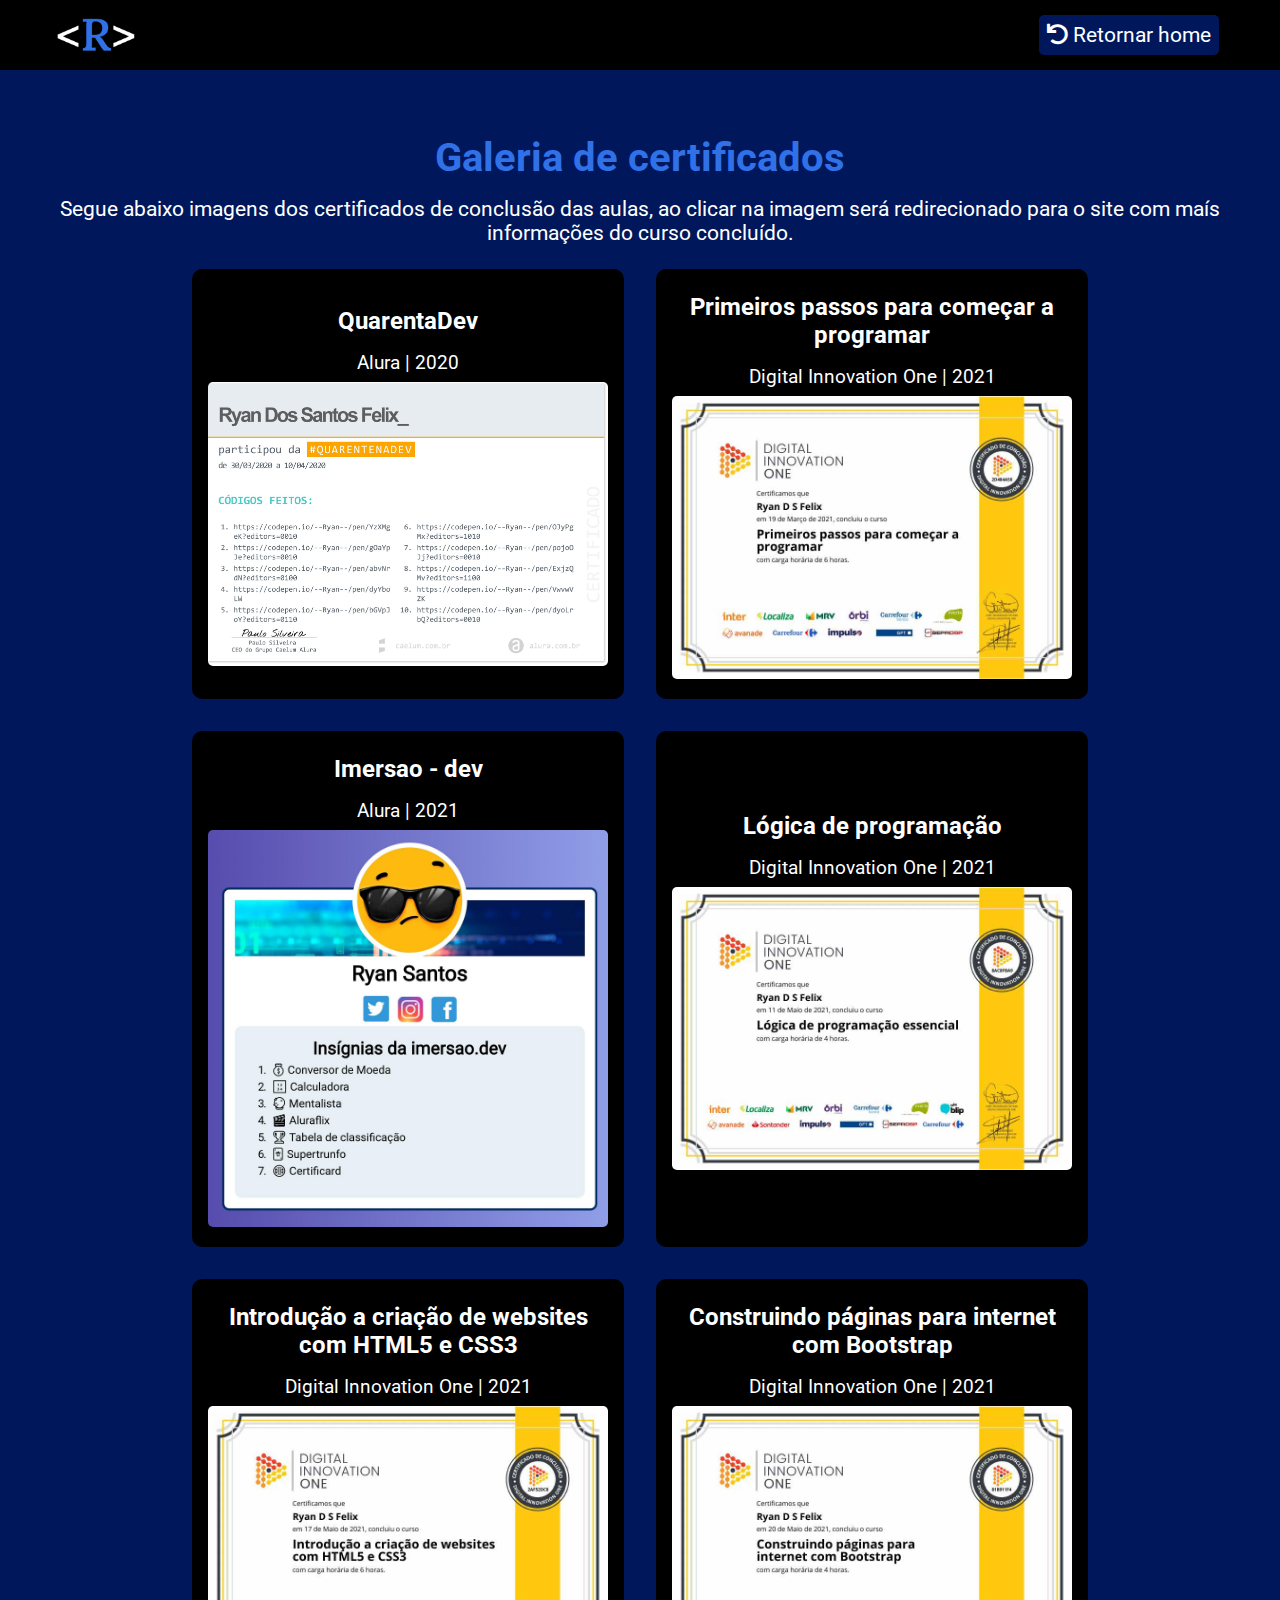
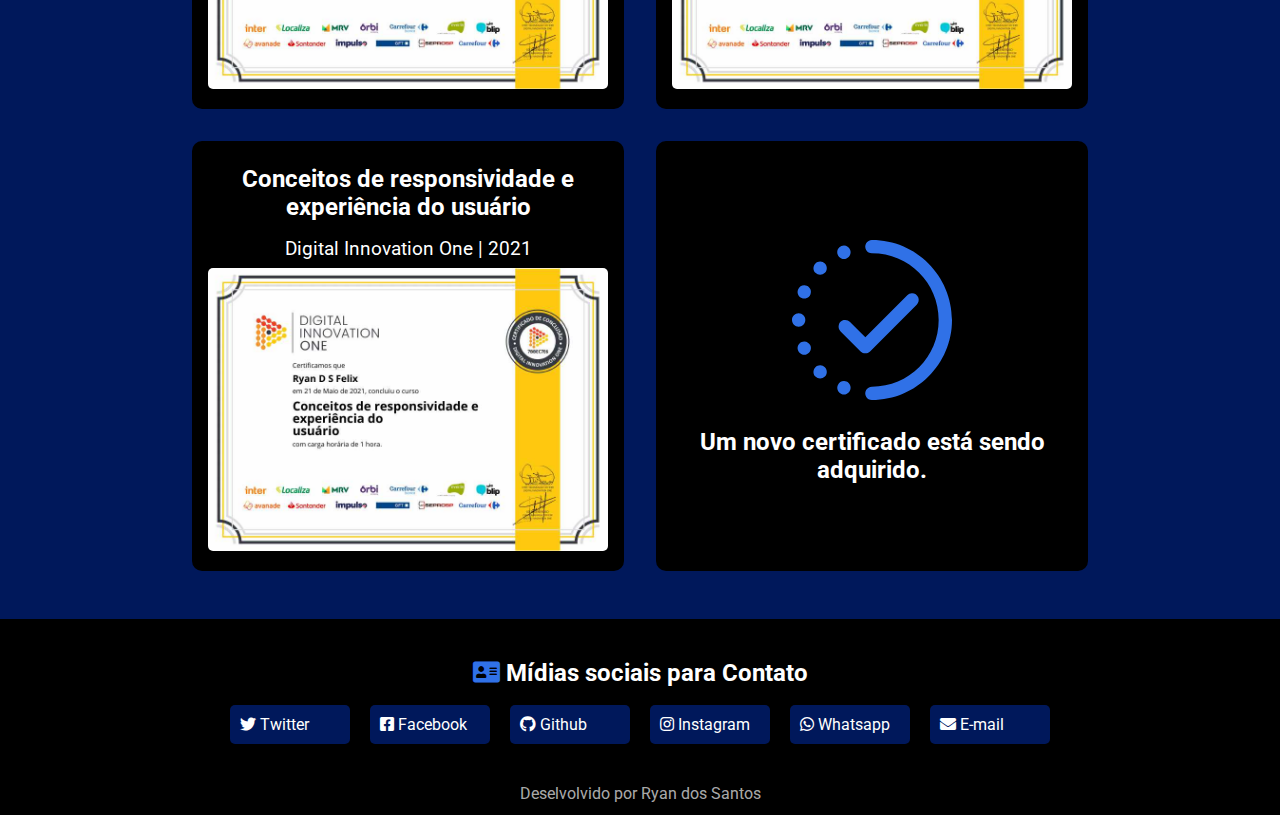
==== galeria.html @ ee9d0aaa "Add files via upload" ====
<!DOCTYPE html>
<html lang="pt-br">
<head>
    <meta charset="UTF-8">
    <meta http-equiv="X-UA-Compatible" content="IE=edge">
    <meta name="viewport" content="width=device-width, initial-scale=1.0">
    <link rel="stylesheet" href="https://cdnjs.cloudflare.com/ajax/libs/font-awesome/5.11.2/css/all.css">
    <link rel="stylesheet" href="style.css">
    <link rel="shortcut icon" href="imagens/logo.png" />
    <title>Ryan Galeria</title>
</head>
<body>
    <section class="cor_menu_top">
        <div class="tamanho_maximo_nav">
            <nav id="nav">
                <img src="/imagens/logo2.png"  alt="logo"  width="80px" height="auto">
                <div id="menu_top">
                    <ul class="elementos_menu_top_galeria">
                        <li><a href="index.html"><i class="fas fa-undo"></i> Retornar home</a></li>
                    </ul>
                </div>
            </nav>
        </div>
    </section>
    <section class="cor_galeria">
        <div class="tamanho_maximo">
            <article class="galeria">
                <h1 class="titulo_galeria">Galeria de certificados</h1>
                <p class="subtitulo_galeria">Segue abaixo imagens dos certificados de conclusão das aulas, ao clicar na imagem será redirecionado para o site com maís informações do curso concluído.</p>
                <div class="conteiner_galeria">
                    <ul class="elementos_galeria">
                        <li><h1>QuarentaDev</h1><p>Alura | 2020</p><a href="https://www.alura.com.br/quarentenadev" target="_blank"><img src="/imagens/img-certificados/1.jpg" class="img_certificados"></a></li>
                        <li><h1>Primeiros passos para começar a programar</h1><p>Digital Innovation One | 2021</p><a href="https://digitalinnovation.one/cursos/primeiros-passos-para-desenvolvimento-web?ref=certificate/2D484A50" target="_blank"><img src="/imagens/img-certificados/2.jpg" class="img_certificados"></a></li>
                        <li><h1>Imersao - dev</h1><p>Alura | 2021</p><a href="https://imersao.dev/" target="_blank"><img src="/imagens/img-certificados/3.jpg" class="img_certificados"></a></li>
                        <li><h1>Lógica de programação</h1><p>Digital Innovation One | 2021</p><a href="https://digitalinnovation.one/cursos/logica-de-programacao-essencial?ref=certificate/8AC8FBA9" target="_blank"><img src="/imagens/img-certificados/4.jpg" class="img_certificados"></a></li>
                        <li><h1>Introdução a criação de websites com HTML5 e CSS3</h1><p>Digital Innovation One | 2021</p><a href="https://digitalinnovation.one/cursos/introducao-criacao-de-websites-com-html5-e-css3?ref=certificate/2AF52DC8" target="_blank"><img src="/imagens/img-certificados/5.jpg" class="img_certificados"></a></li>
                        <li><h1>Construindo páginas para internet com Bootstrap</h1><p>Digital Innovation One | 2021</p><a href="https://digitalinnovation.one/cursos/crie-paginas-responsivas-na-web-utilizando-um-poderoso-framework?ref=certificate/81B911F4" target="_blank"><img src="/imagens/img-certificados/6.jpg" class="img_certificados"></a></li>
                        <li><h1>Conceitos de responsividade e experiência do usuário</h1><p>Digital Innovation One | 2021</p><a href="https://digitalinnovation.one/cursos/conceitos-de-responsividade-e-experiencia-do-usuario?ref=certificate/7BBEC7E6" target="_blank"><img src="/imagens/img-certificados/7.jpg" class="img_certificados"></a></li>
                        <li>
                            <svg xmlns="http://www.w3.org/2000/svg" x="0px" y="0px"
                                width="200" height="200"
                                viewBox="0 0 172 172"
                                style=" fill:#000000;"><g fill="none" fill-rule="nonzero" stroke="none" stroke-width="1" stroke-linecap="butt" stroke-linejoin="miter" stroke-miterlimit="10" stroke-dasharray="" stroke-dashoffset="0" font-family="none" font-weight="none" font-size="none" text-anchor="none" style="mix-blend-mode: normal"><path d="M0,172v-172h172v172z" fill="none"></path><g fill="#3071e7"><path d="M86,17.2c-2.06765,-0.02924 -3.99087,1.05709 -5.03322,2.843c-1.04236,1.78592 -1.04236,3.99474 0,5.78066c1.04236,1.78592 2.96558,2.87225 5.03322,2.843c31.73133,0 57.33333,25.60201 57.33333,57.33333c0,31.73133 -25.60201,57.33333 -57.33333,57.33333c-2.06765,-0.02924 -3.99087,1.05709 -5.03322,2.843c-1.04236,1.78592 -1.04236,3.99474 0,5.78066c1.04236,1.78592 2.96558,2.87225 5.03322,2.843c37.92867,0 68.8,-30.87133 68.8,-68.8c0,-37.92867 -30.87133,-68.8 -68.8,-68.8zM61.90208,22.00391c-0.76448,-0.00445 -1.52214,0.14403 -2.22839,0.43672c-2.92344,1.20777 -4.31644,4.55497 -3.11302,7.48021c0.57996,1.40677 1.69535,2.5253 3.10049,3.1092c1.40514,0.5839 2.98476,0.58528 4.39092,0.00382c1.40677,-0.57996 2.5253,-1.69535 3.1092,-3.10049c0.5839,-1.40514 0.58528,-2.98476 0.00382,-4.39092c-0.88289,-2.13076 -2.95663,-3.52502 -5.26302,-3.53854zM41.48828,35.67656c-1.5476,-0.02079 -3.03787,0.58501 -4.13203,1.67969c-2.23843,2.23891 -2.23843,5.86838 0,8.10729c2.23891,2.23843 5.86838,2.23843 8.10729,0c2.23843,-2.23891 2.23843,-5.86838 0,-8.10729c-1.05575,-1.05627 -2.48198,-1.6589 -3.97526,-1.67969zM27.86042,56.13516c-2.36332,-0.05057 -4.51542,1.35452 -5.41979,3.53854c-0.5821,1.40475 -0.58232,2.9832 -0.00061,4.38811c0.5817,1.40491 1.69769,2.5212 3.10244,3.10329c1.40616,0.58145 2.98578,0.58008 4.39092,-0.00382c1.40514,-0.5839 2.52053,-1.70243 3.10049,-3.1092c0.58145,-1.40615 0.58008,-2.98578 -0.00382,-4.39092c-0.5839,-1.40514 -1.70243,-2.52053 -3.1092,-3.10049c-0.65468,-0.26772 -1.35324,-0.41199 -2.06042,-0.42552zM120.28802,63.01067c-1.48951,0.04438 -2.90324,0.66691 -3.94167,1.73568l-36.07969,36.07969l-13.14636,-13.14636c-1.43802,-1.49778 -3.5734,-2.10113 -5.5826,-1.57735c-2.0092,0.52378 -3.57826,2.09284 -4.10204,4.10204c-0.52378,2.0092 0.07957,4.14458 1.57735,5.5826l17.2,17.2c2.23904,2.23811 5.86825,2.23811 8.10729,0l40.13333,-40.13333c1.69569,-1.64828 2.20555,-4.16851 1.28389,-6.3463c-0.92166,-2.17779 -3.08576,-3.56638 -5.44952,-3.49667zM22.93333,80.26667c-3.16643,0 -5.73333,2.5669 -5.73333,5.73333c0,3.16643 2.5669,5.73333 5.73333,5.73333c3.16643,0 5.73333,-2.5669 5.73333,-5.73333c0,-3.16643 -2.5669,-5.73333 -5.73333,-5.73333zM27.77083,104.39817c-0.76448,-0.00445 -1.52214,0.14403 -2.22839,0.43672c-1.40475,0.58209 -2.52073,1.69838 -3.10244,3.10329c-0.5817,1.40491 -0.58148,2.98337 0.00061,4.38811c0.57996,1.40677 1.69535,2.5253 3.10049,3.1092c1.40514,0.5839 2.98476,0.58528 4.39092,0.00382c1.40475,-0.58209 2.52073,-1.69838 3.10244,-3.10329c0.58171,-1.40491 0.58148,-2.98337 -0.00061,-4.38811c-0.87941,-2.13515 -2.95391,-3.53433 -5.26302,-3.54974zM41.48828,124.85677c-1.5476,-0.02079 -3.03787,0.58501 -4.13203,1.67968c-2.23843,2.23891 -2.23843,5.86839 0,8.10729c2.23891,2.23843 5.86838,2.23843 8.10729,0c2.23843,-2.23891 2.23843,-5.86839 0,-8.10729c-1.05575,-1.05626 -2.48198,-1.6589 -3.97526,-1.67968zM61.99167,138.52942c-2.36332,-0.05057 -4.51542,1.35452 -5.41979,3.53854c-0.5821,1.40475 -0.58232,2.9832 -0.00062,4.38811c0.5817,1.40491 1.69769,2.5212 3.10244,3.10329c1.40475,0.5821 2.9832,0.58232 4.38812,0.00061c1.40491,-0.58171 2.5212,-1.69769 3.10329,-3.10244c0.5821,-1.40475 0.58232,-2.9832 0.00061,-4.38812c-0.58171,-1.40491 -1.69769,-2.5212 -3.10244,-3.10329c-0.65744,-0.27291 -1.35995,-0.42101 -2.07161,-0.43672z"></path></g></g></svg>
                            <h1>Um novo certificado está sendo adquirido.</h1>
                        </li>
                    </ul> 
                </div>
            </article>
        </div>
    </section>
    <footer class="cor_footer">
        <div class="tamanho_maximo">
          <div class="conteiner_contato">
          <h1 class="titulo_secao"><i class="fas fa-address-card"></i> Mídias sociais para Contato</h1>
            <ul class="elementos_contato">
              <a href="https://twitter.com/ryandossantosf1" target="_blank"><i class="fab fa-twitter"></i> Twitter</a>
              <a href="https://www.facebook.com/ryan.dossantosfelix.1" target="_blank"><i class="fab fa-facebook-square"></i> Facebook</a>
              <a href="https://github.com/Ryan-santos" target="_blank"><i class="fab fa-github"></i> Github</a>
              <a href="https://www.instagram.com/xsuperperfect/" target="_blank"><i class="fab fa-instagram"></i> Instagram</a>
              <a href="https://api.whatsapp.com/send?phone=5511993328020" target="_blank"><i class="fab fa-whatsapp"></i> Whatsapp</a>
              <a href="mailto:ryandossantosfelix22@gmail.com" target="_blank"><i class="fas fa-envelope"></i> E-mail</a>
            </ul>
          </div>
          <p class="final">Deselvolvido por Ryan dos Santos</p>
        </div>
      </footer>
</body>
---- style.css ----
@import url('https://fonts.googleapis.com/css2?family=Roboto&family=Sanchez:ital@0;1&display=swap');

body,
ul {
    margin: 0;
    padding: 0;
    font-family: 'Roboto', sans-serif;
    color: var(--cor-variavel-cor-4);
}

body li, a{
    list-style-type: none;
    text-decoration: none;
}

/* variavel de cores do site */
:root {
    --cor-variavel-cor-1: #000000;
    --cor-variavel-cor-2: #080C25;
    --cor-variavel-cor-3: #00185B;
    --cor-variavel-cor-4: #FFFFFF;
    --cor-variavel-cor-5: #3071E7;
}

/* tamanho maximo da tela */
.tamanho_maximo {
    max-width: 1200px;
    margin-left: auto;
    margin-right: auto;
    padding: 2rem;
}

.cor_menu_top {
    background-color: var(--cor-variavel-cor-1);
}

#nav {
    max-width: 1200px;
    margin-left: auto;
    margin-right: auto;
    box-sizing: border-box;
    height: 70px;
    padding: 1rem;
    display: flex;
    justify-content: space-between;
    align-items: center;
}

.elementos_menu_top {
    display: flex;
    align-items: center;
    flex-direction: row;
}

.elementos_menu_top li {
    padding: 0rem 0.3rem 0rem 0.3rem;
}

.elementos_menu_top li a {
    display: block;
    padding: 0.5rem;
    border-radius: 5px;
    color: var(--cor-variavel-cor-4);
    font-size: 1.3rem;
    transition: 300ms;
}

.elementos_menu_top li a:hover {
    background-color: var(--cor-variavel-cor-5);
}

.elementos_menu_top li a i,
.elementos_menu_top li a img {
    opacity: 0;
    transition: 300ms;
}

.elementos_menu_top li a:hover i,
.elementos_menu_top li a:hover img {
    opacity: 1;
}

/* barra do menu topo */
#bnt_mobile {
    display: none;
}

.cor_section_1 {
    background-color: var(--cor-variavel-cor-2);
}

.texto_nome {
    padding: 30vh 0vh;
    font-family: 'Sanchez', serif;
    display: flex;
    flex-direction: column;
    align-items: center;
    white-space: nowrap;
}

.texto_nome h1 {
    color: var(--cor-variavel-cor-5);
    font-size: 2.6rem;
    font-style: italic;
    margin: 0px;
    padding-right: .5rem;
    border-right: 2px solid var(--cor-variavel-cor-5);
    overflow: hidden;
}

.texto_nome p {
    color: var(--cor-variavel-cor-4);
    font-size: 1.5rem;
    margin: 0px;
    padding-right: .5rem;
}

.animetion_cusor h1 {
    animation: blink_cusor 600ms steps(25) infinite normal, typ_in 2s steps(25) normal;
}


@keyframes typ_in {
    from {
        width: 0rem;
    }
    to {
        width: 16rem;
    }
}

@keyframes blink_cusor {
    from {
        border-right-color: currentColor;
    }
    to {
        border-right-color: transparent;
    }
}

.img_icon {
    width: 25px;
    height: 100%;
    margin-bottom: -5px;
}

.titulo_secao {
    text-align: center;
    font-size: 1.5rem;
    color: var(--cor-variavel-cor-4);
    margin: 0px;
    padding: .5rem 0rem;
}

.titulo_secao i {
    color: var(--cor-variavel-cor-5);
}

.titulo_secao img {
    width: 30px;
    margin-bottom: -6px;
}

.texto_sobre {
    padding: 0rem 0rem 3rem;
}

.texto_sobre p {
    color: var(--cor-variavel-cor-4);
    font-size: 1.2rem;
    letter-spacing: .05rem;
    line-height: 1.5rem;
    margin: 0px;
}

.cor_section_2 {
    background-color: var(--cor-variavel-cor-3);
}

.elementos_conhecimentos {
    display: flex;
    justify-content: center;
    align-items: center;
    flex-wrap: wrap;
}

.elementos_conhecimentos li {
    width: 11rem;
    height: 11rem;
    margin: 1rem 1.5rem;
    padding: 1rem;
    background-color: var(--cor-variavel-cor-1);
    color: var(--cor-variavel-cor-4);
    border-radius: 10px;
    display: flex;
    flex-direction: column;
    align-items: center;
    justify-content: space-around;
}

.elementos_conhecimentos li i {
    font-size: 7rem;
    color: var(--cor-variavel-cor-5);
}

.elementos_conhecimentos li progress {
    display:block;
    -webkit-appearance: none;
    height: .6em;
    width: 11em;
}

.elementos_conhecimentos li progress::-webkit-progress-bar {
    background: rgba(255, 255, 255, 0.746);
    border-radius: .1rem;
}
.elementos_conhecimentos li progress::-moz-progress-bar {  
    background: rgba(255, 255, 255, 0.527);
    border-radius: .1rem;
}

.elementos_conhecimentos li progress::-webkit-progress-value {
    border-radius: .1rem;
    background:var(--cor-variavel-cor-5);
}

.texto_descrisao {
    text-align: center;
    margin: 0px;
    padding: .7rem 0rem;
    font-size: 1.1rem;
}

.cor_section_3 {
    background: var(--cor-variavel-cor-2);
}

.conteiner_projetos {
    display: flex;
    flex-direction: row;
    justify-content: center;
    flex-wrap: wrap;
}

.caixa_projetos {
    width: 15rem;
    height: 15rem;
    margin: 1rem;
    padding: .8rem;
    background: var(--cor-variavel-cor-1);
    border-radius: 10px;
    display: flex;
    flex-direction: column;
    align-items: center;
}

.elementos_projetos {
    display: flex;
}

.caixa_projetos h1 {
    font-size: 1.3rem;
    margin: 10px 0px;
}

.caixa_projetos,
.caixa_projetos li{
    padding: .4rem;
}

.caixa_projetos li a {
    color: var(--cor-variavel-cor-4);
    font-size: 1.2rem;
    opacity: .7;
}

.caixa_projetos li a:hover {
    color: var(--cor-variavel-cor-5);
    opacity: 1;
}

.em_breve_img {
    margin: 1.1rem 0rem;
}

.texto_em_breve {
    font-size: 1.2rem;
}

.cor_section_4 {
  background: var(--cor-variavel-cor-3)
}

.elementos_certificados li {
  margin: 1rem;
  padding: 1rem;
  display: flex;
  flex-direction: row;
  align-items: baseline;
  background: var(--cor-variavel-cor-1);
  border-radius: 5px;
}

.certificado_em_breve li {
    display: flex;
    flex-direction: row;
    align-items: center
}

.elementos_certificados li a {
  color: var(--cor-variavel-cor-4);
  font-size: 1.1rem;
}

.elementos_certificados li i {
  color: var(--cor-variavel-cor-5);
  margin-right: 7px;
}

.elementos_certificados li img {
    width: 25px;
    margin: 0px 5px 0px -7px;
    margin-bottom: -1px;
}

.link_galeria {
    text-align: center;
    font-size: 1.3rem;
    color: var(--cor-variavel-cor-5);
}

.link_galeria a {
    color: var(--cor-variavel-cor-4);
}

.link_galeria a:hover {
    color: var(--cor-variavel-cor-5);
}

.cor_footer {
  background-color: var(--cor-variavel-cor-1);
}

.conteiner_contato ul {
    max-width: 900px;
    margin-left: auto;
    margin-right: auto;
}

.elementos_contato {
    display: flex;
    flex-wrap: wrap;
    flex-direction: row;
    justify-content: center;
}

.elementos_contato a {
    background-color: var(--cor-variavel-cor-3);
    color: var(--cor-variavel-cor-4);
    width: 100px;
    margin: 10px;
    padding: 10px;
    border-radius: 5px;
    transition: 600ms;
}

.elementos_contato a:hover {
    background-color: var(--cor-variavel-cor-5);
}

.final {
    margin: 30px 0px -20px;
    color: #ffffffad;
    text-align: center;
}

@media screen and (max-width: 800px) {
    #bnt_mobile {
    display: block;
    }

    .elementos_menu_top {
        display: block;
        position: absolute;
        width: 100%;
        top: 70px;
        right: 0px;
        background-color: var(--cor-variavel-cor-1);
        z-index: 10000;
        transition: .5s;
        height: 0px;
        visibility: hidden;
        overflow-y: hidden;
    }

    #menu_top.active .elementos_menu_top {
        height: calc(100vh - 70px);
        visibility: visible;
        overflow-y: auto;
    }

    .elementos_menu_top li {
        padding: 1rem 0rem;
        margin: 0rem 1.2rem;
        border-bottom: 1px solid var(--cor-variavel-cor-2);
    }

    .elementos_menu_top li a i,
    .elementos_menu_top li a img {
        opacity: 1;
    }

    #bnt_mobile {
        display: flex;
        padding: .5rem;
        color: var(--cor-variavel-cor-4);
        border: none;
        background: none;
        cursor: pointer;
    }

    #hamburger {
        border-top: 3px solid;
        width: 30px;
    }

    #hamburger::after,  #hamburger::before {
        content: '';
        display: block;
        width: 30px;
        height: 3px;
        background: currentColor;
        margin-top: 5px;
        position: relative;
        transition: .5s;
    }

    #menu_top.active #hamburger {
        border-top-color: transparent;
    }

    #menu_top.active #hamburger::after {
        transform: rotate(135deg);
    }

    #menu_top.active #hamburger::before {
        transform: rotate(-135deg);
        top: 8px;
    }
}

.cor_galeria {
    background-color: var(--cor-variavel-cor-3);
}

.titulo_galeria {
    text-align: center;
    color: var(--cor-variavel-cor-5);
    font-size: 2.5rem;
    margin: 2rem 0rem 1rem;
}

.subtitulo_galeria{
    text-align: center;
    font-size: 1.3rem;
    margin: .5rem 0rem;
}

.conteiner_galeria ul {
    display: flex;
    flex-wrap: wrap;
    flex-direction: row;
    justify-content: center;
}

.conteiner_galeria li {
    width: 25rem;
    display: flex;
    flex-direction: column;
    align-items: center;
    justify-content: center;
    background: var(--cor-variavel-cor-1);
    border-radius: 10px;
    margin: 1rem;
    padding: 1rem;  
}

.img_certificados {
    width: 100%;
    border-radius: 5px;
}

.img_certificados_icon {
    margin-left: auto;
    margin-right: auto;
}

.elementos_galeria h1 {
    text-align: center;
    color: var(--cor-variavel-cor-4);
    font-size: 1.5rem;
    margin: .5rem;
}

.elementos_galeria p {
    text-align: center;
    font-size: 1.2rem;
    margin: .5rem;
}

.elementos_menu_top_galeria li {
    padding: 0rem 0.3rem 0rem 0.3rem;
}

.elementos_menu_top_galeria li a {
    display: block;
    padding: 0.5rem;
    border-radius: 5px;
    background: var(--cor-variavel-cor-3);
    color: var(--cor-variavel-cor-4);
    font-size: 1.3rem;
    transition: 300ms;
}

.elementos_menu_top_galeria li a:hover {
    background-color: var(--cor-variavel-cor-5);
}
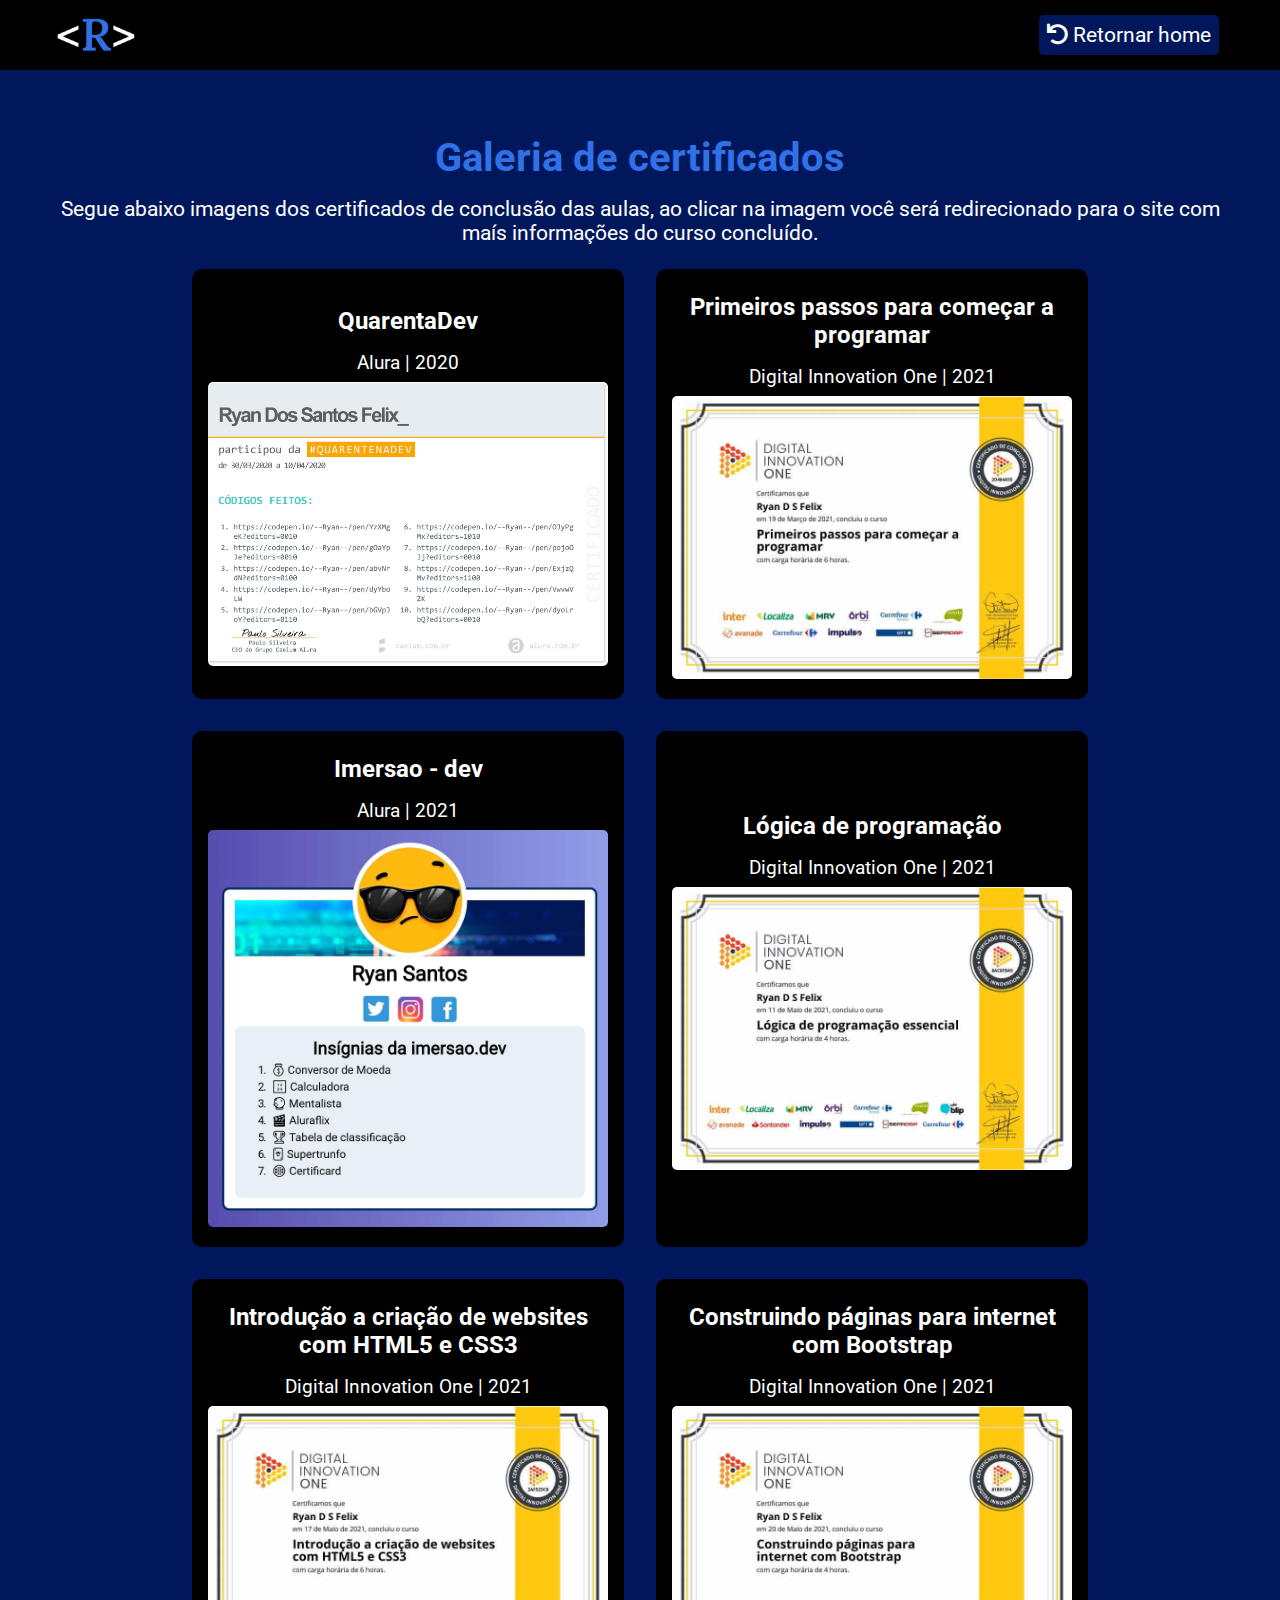
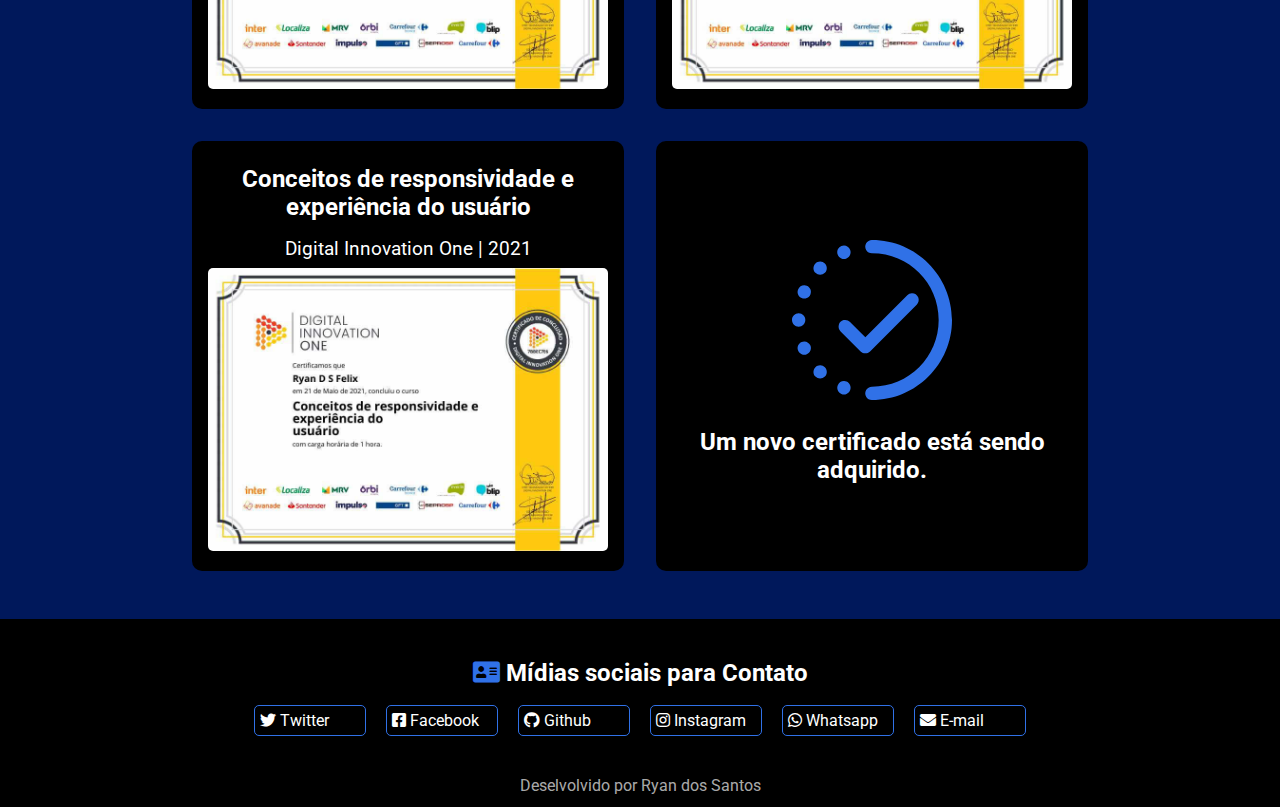
==== commit 709183c2: "Add files via upload" ====
--- a/galeria.html
+++ b/galeria.html
@@ -13,7 +13,7 @@
     <section class="cor_menu_top">
         <div class="tamanho_maximo_nav">
             <nav id="nav">
-                <img src="/imagens/logo2.png"  alt="logo"  width="80px" height="auto">
+                <img src="imagens/logo2.png"  alt="logo"  width="80px" height="auto">
                 <div id="menu_top">
                     <ul class="elementos_menu_top_galeria">
                         <li><a href="index.html"><i class="fas fa-undo"></i> Retornar home</a></li>
@@ -26,16 +26,16 @@
         <div class="tamanho_maximo">
             <article class="galeria">
                 <h1 class="titulo_galeria">Galeria de certificados</h1>
-                <p class="subtitulo_galeria">Segue abaixo imagens dos certificados de conclusão das aulas, ao clicar na imagem será redirecionado para o site com maís informações do curso concluído.</p>
+                <p class="subtitulo_galeria">Segue abaixo imagens dos certificados de conclusão das aulas, ao clicar na imagem você será redirecionado para o site com maís informações do curso concluído.</p>
                 <div class="conteiner_galeria">
                     <ul class="elementos_galeria">
-                        <li><h1>QuarentaDev</h1><p>Alura | 2020</p><a href="https://www.alura.com.br/quarentenadev" target="_blank"><img src="/imagens/img-certificados/1.jpg" class="img_certificados"></a></li>
-                        <li><h1>Primeiros passos para começar a programar</h1><p>Digital Innovation One | 2021</p><a href="https://digitalinnovation.one/cursos/primeiros-passos-para-desenvolvimento-web?ref=certificate/2D484A50" target="_blank"><img src="/imagens/img-certificados/2.jpg" class="img_certificados"></a></li>
-                        <li><h1>Imersao - dev</h1><p>Alura | 2021</p><a href="https://imersao.dev/" target="_blank"><img src="/imagens/img-certificados/3.jpg" class="img_certificados"></a></li>
-                        <li><h1>Lógica de programação</h1><p>Digital Innovation One | 2021</p><a href="https://digitalinnovation.one/cursos/logica-de-programacao-essencial?ref=certificate/8AC8FBA9" target="_blank"><img src="/imagens/img-certificados/4.jpg" class="img_certificados"></a></li>
-                        <li><h1>Introdução a criação de websites com HTML5 e CSS3</h1><p>Digital Innovation One | 2021</p><a href="https://digitalinnovation.one/cursos/introducao-criacao-de-websites-com-html5-e-css3?ref=certificate/2AF52DC8" target="_blank"><img src="/imagens/img-certificados/5.jpg" class="img_certificados"></a></li>
-                        <li><h1>Construindo páginas para internet com Bootstrap</h1><p>Digital Innovation One | 2021</p><a href="https://digitalinnovation.one/cursos/crie-paginas-responsivas-na-web-utilizando-um-poderoso-framework?ref=certificate/81B911F4" target="_blank"><img src="/imagens/img-certificados/6.jpg" class="img_certificados"></a></li>
-                        <li><h1>Conceitos de responsividade e experiência do usuário</h1><p>Digital Innovation One | 2021</p><a href="https://digitalinnovation.one/cursos/conceitos-de-responsividade-e-experiencia-do-usuario?ref=certificate/7BBEC7E6" target="_blank"><img src="/imagens/img-certificados/7.jpg" class="img_certificados"></a></li>
+                        <li><h1>QuarentaDev</h1><p>Alura | 2020</p><a href="https://www.alura.com.br/quarentenadev" target="_blank"><img src="imagens/img-certificados/1.jpg" class="img_certificados"></a></li>
+                        <li><h1>Primeiros passos para começar a programar</h1><p>Digital Innovation One | 2021</p><a href="https://digitalinnovation.one/cursos/primeiros-passos-para-desenvolvimento-web?ref=certificate/2D484A50" target="_blank"><img src="imagens/img-certificados/2.jpg" class="img_certificados"></a></li>
+                        <li><h1>Imersao - dev</h1><p>Alura | 2021</p><a href="https://imersao.dev/" target="_blank"><img src="imagens/img-certificados/3.jpg" class="img_certificados"></a></li>
+                        <li><h1>Lógica de programação</h1><p>Digital Innovation One | 2021</p><a href="https://digitalinnovation.one/cursos/logica-de-programacao-essencial?ref=certificate/8AC8FBA9" target="_blank"><img src="imagens/img-certificados/4.jpg" class="img_certificados"></a></li>
+                        <li><h1>Introdução a criação de websites com HTML5 e CSS3</h1><p>Digital Innovation One | 2021</p><a href="https://digitalinnovation.one/cursos/introducao-criacao-de-websites-com-html5-e-css3?ref=certificate/2AF52DC8" target="_blank"><img src="imagens/img-certificados/5.jpg" class="img_certificados"></a></li>
+                        <li><h1>Construindo páginas para internet com Bootstrap</h1><p>Digital Innovation One | 2021</p><a href="https://digitalinnovation.one/cursos/crie-paginas-responsivas-na-web-utilizando-um-poderoso-framework?ref=certificate/81B911F4" target="_blank"><img src="imagens/img-certificados/6.jpg" class="img_certificados"></a></li>
+                        <li><h1>Conceitos de responsividade e experiência do usuário</h1><p>Digital Innovation One | 2021</p><a href="https://digitalinnovation.one/cursos/conceitos-de-responsividade-e-experiencia-do-usuario?ref=certificate/7BBEC7E6" target="_blank"><img src="imagens/img-certificados/7.jpg" class="img_certificados"></a></li>
                         <li>
                             <svg xmlns="http://www.w3.org/2000/svg" x="0px" y="0px"
                                 width="200" height="200"
--- a/style.css
+++ b/style.css
@@ -168,7 +168,7 @@
 .texto_sobre p {
     color: var(--cor-variavel-cor-4);
     font-size: 1.2rem;
-    letter-spacing: .05rem;
+    letter-spacing: .01rem;
     line-height: 1.5rem;
     margin: 0px;
 }
@@ -355,11 +355,11 @@
 }
 
 .elementos_contato a {
-    background-color: var(--cor-variavel-cor-3);
+    border: 1px solid var(--cor-variavel-cor-5);
     color: var(--cor-variavel-cor-4);
     width: 100px;
     margin: 10px;
-    padding: 10px;
+    padding: 5px;
     border-radius: 5px;
     transition: 600ms;
 }
